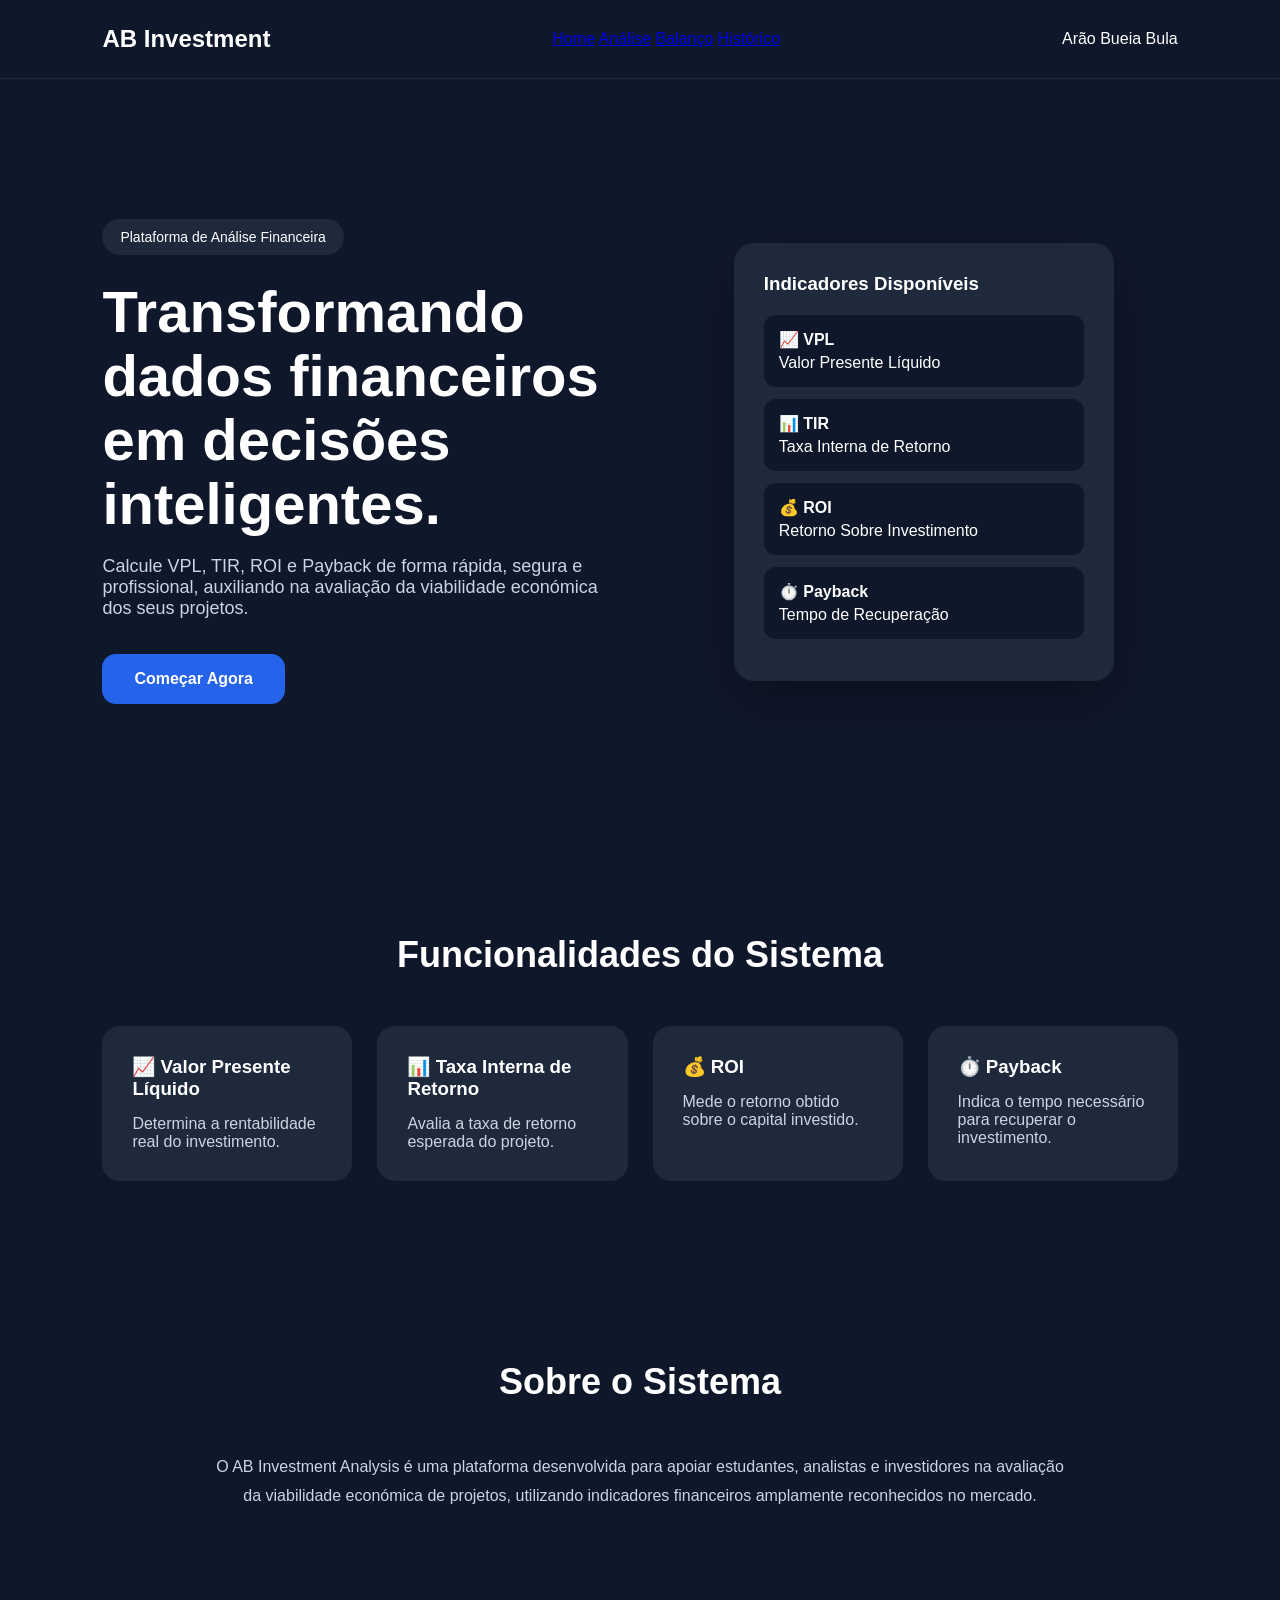
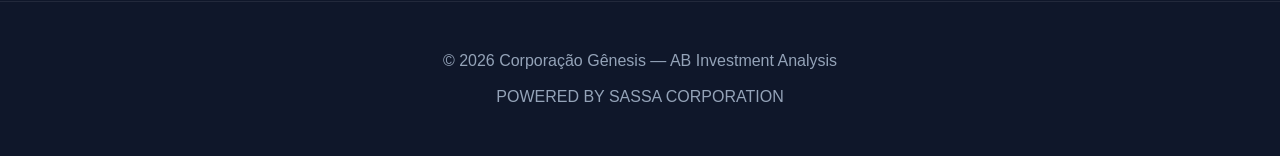
==== index.html @ 16a6cefe "adiciona arquivos iniciais para análise de investimentos, incluindo HTML, CSS e JavaScript" ====
<!DOCTYPE html>
<html lang="pt">
<head>
<meta charset="UTF-8">
<meta name="viewport" content="width=device-width, initial-scale=1.0">

<title>AB Investment Analysis</title>

<style>

*{
    margin:0;
    padding:0;
    box-sizing:border-box;
}

body{
    font-family:'Segoe UI',sans-serif;
    background:#0f172a;
    color:#fff;
    overflow-x:hidden;
}

/* NAVBAR */

.navbar{
    display:flex;
    justify-content:space-between;
    align-items:center;
    padding:25px 8%;
    border-bottom:1px solid rgba(255,255,255,.08);
}

.logo{
    font-size:24px;
    font-weight:700;
}

.logo span{
    color:#3b82f6;
}

.nav-btn{
    text-decoration:none;
    background:#2563eb;
    color:white;
    padding:12px 22px;
    border-radius:12px;
    transition:.3s;
}

.nav-btn:hover{
    transform:translateY(-2px);
}

/* HERO */

.hero{
    min-height:85vh;
    display:flex;
    justify-content:space-between;
    align-items:center;
    padding:0 8%;
    gap:60px;
}

.hero-left{
    flex:1;
}

.badge{
    display:inline-block;
    background:#1e293b;
    padding:10px 18px;
    border-radius:50px;
    margin-bottom:25px;
    font-size:14px;
}

.hero h1{
    font-size:58px;
    line-height:1.1;
    margin-bottom:20px;
}

.hero p{
    font-size:18px;
    color:#cbd5e1;
    max-width:650px;
}

.hero-btn{
    display:inline-block;
    margin-top:35px;
    background:#2563eb;
    color:white;
    text-decoration:none;
    padding:16px 32px;
    border-radius:14px;
    font-weight:600;
    transition:.3s;
}

.hero-btn:hover{
    transform:translateY(-3px);
}

/* CARD DIREITA */

.hero-right{
    flex:1;
    display:flex;
    justify-content:center;
}

.dashboard-preview{
    width:380px;
    background:#1e293b;
    padding:30px;
    border-radius:20px;
    box-shadow:0 20px 50px rgba(0,0,0,.25);
}

.dashboard-preview h3{
    margin-bottom:20px;
}

.indicator{
    background:#0f172a;
    padding:15px;
    border-radius:12px;
    margin-bottom:12px;
}

.indicator strong{
    display:block;
    margin-bottom:5px;
}

/* FEATURES */

.features{
    padding:90px 8%;
}

.section-title{
    text-align:center;
    font-size:36px;
    margin-bottom:50px;
}

.cards{
    display:grid;
    grid-template-columns:repeat(auto-fit,minmax(250px,1fr));
    gap:25px;
}

.card{
    background:#1e293b;
    padding:30px;
    border-radius:18px;
    transition:.3s;
}

.card:hover{
    transform:translateY(-6px);
}

.card h3{
    margin-bottom:15px;
}

.card p{
    color:#cbd5e1;
}

/* ABOUT */

.about{
    padding:90px 8%;
    text-align:center;
}

.about p{
    max-width:850px;
    margin:auto;
    margin-top:20px;
    color:#cbd5e1;
    line-height:1.8;
}

/* FOOTER */

footer{
    text-align:center;
    padding:50px 20px;
    color:#94a3b8;
    border-top:1px solid rgba(255,255,255,.08);
}

/* RESPONSIVO */

@media(max-width:900px){

    .hero{
        flex-direction:column;
        text-align:center;
        padding-top:50px;
    }

    .hero h1{
        font-size:42px;
    }

    .dashboard-preview{
        width:100%;
        max-width:400px;
    }

}

</style>

</head>

<body>

<nav class="navbar">
    <div class="logo">AB Investment</div>

    <div class="links">
        <a href="index.html">Home</a>
        <a href="pages/analysis.html">Análise</a>
        <a href="pages/balanco.html">Balanço</a>
        <a href="pages/historico.html">Histórico</a>
    </div>

    <div class="user">
        <span id="userName">Arão Bueia Bula  </span>
    </div>
</nav>

<section class="hero">

    <div class="hero-left">

        <div class="badge">
            Plataforma de Análise Financeira
        </div>

        <h1>
            Transformando dados financeiros em decisões inteligentes.
        </h1>

        <p>
            Calcule VPL, TIR, ROI e Payback de forma rápida, segura e profissional,
            auxiliando na avaliação da viabilidade económica dos seus projetos.
        </p>

        <a href="pages/analysis.html" class="hero-btn">
            Começar Agora
        </a>

    </div>

    <div class="hero-right">

        <div class="dashboard-preview">

            <h3>Indicadores Disponíveis</h3>

            <div class="indicator">
                <strong>📈 VPL</strong>
                Valor Presente Líquido
            </div>

            <div class="indicator">
                <strong>📊 TIR</strong>
                Taxa Interna de Retorno
            </div>

            <div class="indicator">
                <strong>💰 ROI</strong>
                Retorno Sobre Investimento
            </div>

            <div class="indicator">
                <strong>⏱️ Payback</strong>
                Tempo de Recuperação
            </div>

        </div>

    </div>

</section>

<section class="features">

    <h2 class="section-title">
        Funcionalidades do Sistema
    </h2>

    <div class="cards">

        <div class="card">
            <h3>📈 Valor Presente Líquido</h3>
            <p>Determina a rentabilidade real do investimento.</p>
        </div>

        <div class="card">
            <h3>📊 Taxa Interna de Retorno</h3>
            <p>Avalia a taxa de retorno esperada do projeto.</p>
        </div>

        <div class="card">
            <h3>💰 ROI</h3>
            <p>Mede o retorno obtido sobre o capital investido.</p>
        </div>

        <div class="card">
            <h3>⏱️ Payback</h3>
            <p>Indica o tempo necessário para recuperar o investimento.</p>
        </div>

    </div>

</section>

<section class="about">

    <h2 class="section-title">
        Sobre o Sistema
    </h2>

    <p>
        O AB Investment Analysis é uma plataforma desenvolvida para apoiar estudantes,
        analistas e investidores na avaliação da viabilidade económica de projetos,
        utilizando indicadores financeiros amplamente reconhecidos no mercado.
    </p>

</section>

<footer>

    © 2026 Corporação Gênesis — AB Investment Analysis

    <br><br>

    POWERED BY SASSA CORPORATION

</footer>

</body>
</html>
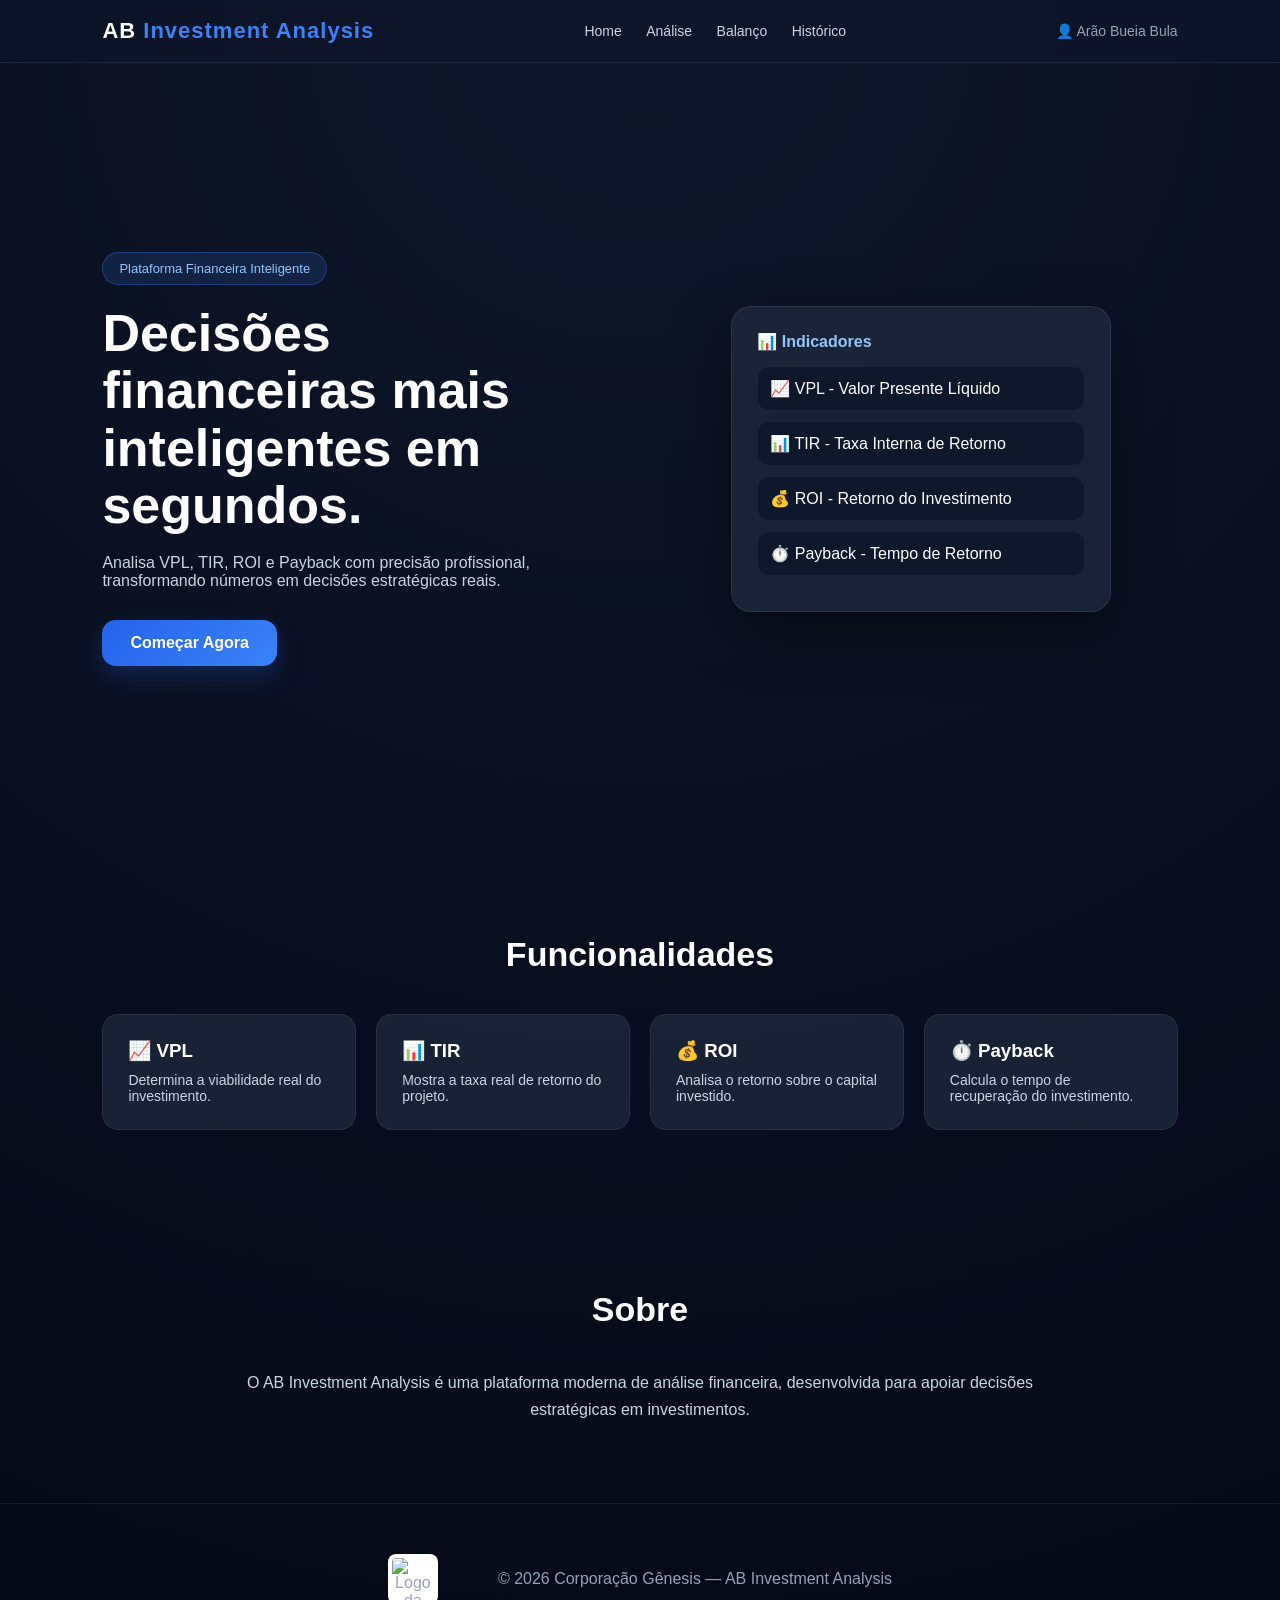
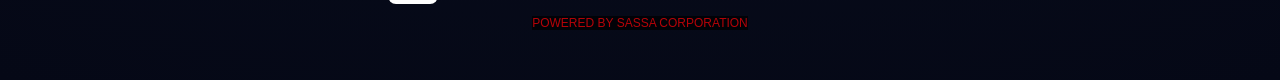
==== commit d508e1b4: "Revise styles and content in index.html Updated styles and text content in index.html for improved a" ====
--- a/index.html
+++ b/index.html
@@ -1,4 +1,3 @@
-
 <!DOCTYPE html>
 <html lang="pt">
 <head>
@@ -9,61 +8,89 @@
 
 <style>
 
+/* =========================
+   RESET
+========================= */
+
 *{
     margin:0;
     padding:0;
     box-sizing:border-box;
+    font-family:'Segoe UI',sans-serif;
 }
 
 body{
-    font-family:'Segoe UI',sans-serif;
-    background:#0f172a;
+    background: radial-gradient(circle at top, #0f172a, #050816);
     color:#fff;
     overflow-x:hidden;
 }
 
-/* NAVBAR */
+/* =========================
+   NAVBAR GLASS
+========================= */
 
 .navbar{
     display:flex;
     justify-content:space-between;
     align-items:center;
-    padding:25px 8%;
+    padding:18px 8%;
+    position:sticky;
+    top:0;
+    backdrop-filter: blur(12px);
+    background:rgba(15,23,42,0.6);
     border-bottom:1px solid rgba(255,255,255,.08);
+    z-index:10;
 }
 
 .logo{
-    font-size:24px;
+    font-size:22px;
     font-weight:700;
+    letter-spacing:1px;
 }
 
 .logo span{
     color:#3b82f6;
-}
-
-.nav-btn{
+   
+}
+footer span{ 
+    color: red;
+     background-color: black;
+}
+footer span:hover{ 
+    color: black;
+    background-color: red;
+}
+.links a{
+    margin:0 10px;
     text-decoration:none;
-    background:#2563eb;
-    color:white;
-    padding:12px 22px;
-    border-radius:12px;
+    color:#cbd5e1;
     transition:.3s;
-}
-
-.nav-btn:hover{
-    transform:translateY(-2px);
-}
-
-/* HERO */
+    font-size:14px;
+}
+
+.links a:hover{
+    color:#fff;
+}
+
+.user{
+    font-size:14px;
+    color:#94a3b8;
+}
+
+/* =========================
+   HERO
+========================= */
 
 .hero{
-    min-height:85vh;
+    min-height:88vh;
     display:flex;
     justify-content:space-between;
     align-items:center;
     padding:0 8%;
-    gap:60px;
-}
+    gap:50px;
+}
+
+/* LEFT */
 
 .hero-left{
     flex:1;
@@ -71,42 +98,47 @@
 
 .badge{
     display:inline-block;
-    background:#1e293b;
-    padding:10px 18px;
+    background:rgba(59,130,246,0.15);
+    border:1px solid rgba(59,130,246,0.3);
+    padding:8px 16px;
     border-radius:50px;
-    margin-bottom:25px;
-    font-size:14px;
+    font-size:13px;
+    margin-bottom:20px;
+    color:#93c5fd;
 }
 
 .hero h1{
-    font-size:58px;
+    font-size:52px;
     line-height:1.1;
     margin-bottom:20px;
 }
 
 .hero p{
-    font-size:18px;
+    font-size:16px;
     color:#cbd5e1;
-    max-width:650px;
-}
+    max-width:600px;
+}
+
+/* BUTTON */
 
 .hero-btn{
     display:inline-block;
-    margin-top:35px;
-    background:#2563eb;
+    margin-top:30px;
+    background:linear-gradient(135deg,#2563eb,#3b82f6);
     color:white;
     text-decoration:none;
-    padding:16px 32px;
+    padding:14px 28px;
     border-radius:14px;
     font-weight:600;
     transition:.3s;
+    box-shadow:0 10px 25px rgba(37,99,235,0.25);
 }
 
 .hero-btn:hover{
-    transform:translateY(-3px);
-}
-
-/* CARD DIREITA */
+    transform:translateY(-3px) scale(1.03);
+}
+
+/* RIGHT */
 
 .hero-right{
     flex:1;
@@ -116,241 +148,273 @@
 
 .dashboard-preview{
     width:380px;
-    background:#1e293b;
-    padding:30px;
+    background:rgba(30,41,59,0.8);
+    backdrop-filter: blur(10px);
+    padding:25px;
     border-radius:20px;
-    box-shadow:0 20px 50px rgba(0,0,0,.25);
+    border:1px solid rgba(255,255,255,0.08);
+    box-shadow:0 20px 60px rgba(0,0,0,0.4);
 }
 
 .dashboard-preview h3{
-    margin-bottom:20px;
+    margin-bottom:15px;
+    font-size:16px;
+    color:#93c5fd;
 }
 
 .indicator{
     background:#0f172a;
-    padding:15px;
+    padding:12px;
     border-radius:12px;
-    margin-bottom:12px;
-}
-
-.indicator strong{
-    display:block;
-    margin-bottom:5px;
-}
-
-/* FEATURES */
+    margin-bottom:10px;
+    border:1px solid rgba(255,255,255,0.05);
+    transition:.2s;
+}
+
+.indicator:hover{
+    transform:translateX(5px);
+}
+
+ footer img {
+     margin-right: 50px;
+    }
+
+/* =========================
+   FEATURES
+========================= */
 
 .features{
-    padding:90px 8%;
+    padding:80px 8%;
 }
 
 .section-title{
     text-align:center;
-    font-size:36px;
-    margin-bottom:50px;
+    font-size:34px;
+    margin-bottom:40px;
 }
 
 .cards{
     display:grid;
     grid-template-columns:repeat(auto-fit,minmax(250px,1fr));
-    gap:25px;
+    gap:20px;
 }
 
 .card{
-    background:#1e293b;
-    padding:30px;
-    border-radius:18px;
+    background:rgba(30,41,59,0.8);
+    padding:25px;
+    border-radius:16px;
+    border:1px solid rgba(255,255,255,0.06);
     transition:.3s;
 }
 
 .card:hover{
     transform:translateY(-6px);
+    border-color:#3b82f6;
 }
 
 .card h3{
-    margin-bottom:15px;
+    margin-bottom:10px;
 }
 
 .card p{
     color:#cbd5e1;
-}
-
-/* ABOUT */
+    font-size:14px;
+}
+
+/* =========================
+   ABOUT
+========================= */
 
 .about{
-    padding:90px 8%;
+    padding:80px 8%;
     text-align:center;
 }
 
 .about p{
-    max-width:850px;
+    max-width:800px;
     margin:auto;
-    margin-top:20px;
+    margin-top:15px;
     color:#cbd5e1;
-    line-height:1.8;
-}
-
-/* FOOTER */
+    line-height:1.7;
+}
+
+/* =========================
+   FOOTER
+========================= */
 
 footer{
+    text-align:center;
+    padding:40px 20px;
+    color:#94a3b8;
+    border-top:1px solid rgba(255,255,255,.08);
+}
+
+/* =========================
+   RESPONSIVO
+========================= */
+
+@media(max-width:900px){
+
+    .hero{
+        flex-direction:column;
+        text-align:center;
+    }
+
+    .hero h1{
+        font-size:38px;
+    }
+
+    .dashboard-preview{
+        width:100%;
+        max-width:380px;
+    }
+}
+
+</style>
+
+</head>
+
+<body>
+
+<nav class="navbar">
+
+    <div class="logo">
+        AB <span>Investment Analysis</span>
+    </div>
+
+    <div class="links">
+        <a href="index.html">Home</a>
+        <a href="pages/analysis.html">Análise</a>
+        <a href="pages/balanco.html">Balanço</a>
+        <a href="pages/history.html">Histórico</a>
+    </div>
+
+    <div class="user">
+        👤 Arão Bueia Bula
+    </div>
+
+</nav>
+
+<section class="hero">
+
+    <div class="hero-left">
+
+        <div class="badge">
+            Plataforma Financeira Inteligente
+        </div>
+
+        <h1>
+            Decisões financeiras mais inteligentes em segundos.
+        </h1>
+
+        <p>
+            Analisa VPL, TIR, ROI e Payback com precisão profissional,
+            transformando números em decisões estratégicas reais.
+        </p>
+
+        <a href="pages/analysis.html" class="hero-btn">
+             Começar Agora
+        </a>
+
+    </div>
+
+    <div class="hero-right">
+
+        <div class="dashboard-preview">
+
+            <h3>📊 Indicadores</h3>
+
+            <div class="indicator">📈 VPL - Valor Presente Líquido</div>
+            <div class="indicator">📊 TIR - Taxa Interna de Retorno</div>
+            <div class="indicator">💰 ROI - Retorno do Investimento</div>
+            <div class="indicator">⏱️ Payback - Tempo de Retorno</div>
+
+        </div>
+
+    </div>
+
+</section>
+
+<section class="features">
+
+    <h2 class="section-title">Funcionalidades</h2>
+
+    <div class="cards">
+
+        <div class="card">
+            <h3>📈 VPL</h3>
+            <p>Determina a viabilidade real do investimento.</p>
+        </div>
+
+        <div class="card">
+            <h3>📊 TIR</h3>
+            <p>Mostra a taxa real de retorno do projeto.</p>
+        </div>
+
+        <div class="card">
+            <h3>💰 ROI</h3>
+            <p>Analisa o retorno sobre o capital investido.</p>
+        </div>
+
+        <div class="card">
+            <h3>⏱️ Payback</h3>
+            <p>Calcula o tempo de recuperação do investimento.</p>
+        </div>
+
+    </div>
+
+</section>
+
+<section class="about">
+
+    <h2 class="section-title">Sobre</h2>
+
+    <p>
+        O AB Investment Analysis é uma plataforma moderna de análise financeira,
+        desenvolvida para apoiar decisões estratégicas em investimentos.
+    </p>
+
+</section>
+
+<footer style="
     text-align:center;
     padding:50px 20px;
     color:#94a3b8;
     border-top:1px solid rgba(255,255,255,.08);
-}
-
-/* RESPONSIVO */
-
-@media(max-width:900px){
-
-    .hero{
-        flex-direction:column;
-        text-align:center;
-        padding-top:50px;
-    }
-
-    .hero h1{
-        font-size:42px;
-    }
-
-    .dashboard-preview{
-        width:100%;
-        max-width:400px;
-    }
-
-}
-
-</style>
-
-</head>
-
-<body>
-
-<nav class="navbar">
-    <div class="logo">AB Investment</div>
-
-    <div class="links">
-        <a href="index.html">Home</a>
-        <a href="pages/analysis.html">Análise</a>
-        <a href="pages/balanco.html">Balanço</a>
-        <a href="pages/historico.html">Histórico</a>
-    </div>
-
-    <div class="user">
-        <span id="userName">Arão Bueia Bula  </span>
-    </div>
-</nav>
-
-<section class="hero">
-
-    <div class="hero-left">
-
-        <div class="badge">
-            Plataforma de Análise Financeira
-        </div>
-
-        <h1>
-            Transformando dados financeiros em decisões inteligentes.
-        </h1>
-
-        <p>
-            Calcule VPL, TIR, ROI e Payback de forma rápida, segura e profissional,
-            auxiliando na avaliação da viabilidade económica dos seus projetos.
-        </p>
-
-        <a href="pages/analysis.html" class="hero-btn">
-            Começar Agora
-        </a>
-
-    </div>
-
-    <div class="hero-right">
-
-        <div class="dashboard-preview">
-
-            <h3>Indicadores Disponíveis</h3>
-
-            <div class="indicator">
-                <strong>📈 VPL</strong>
-                Valor Presente Líquido
-            </div>
-
-            <div class="indicator">
-                <strong>📊 TIR</strong>
-                Taxa Interna de Retorno
-            </div>
-
-            <div class="indicator">
-                <strong>💰 ROI</strong>
-                Retorno Sobre Investimento
-            </div>
-
-            <div class="indicator">
-                <strong>⏱️ Payback</strong>
-                Tempo de Recuperação
-            </div>
-
-        </div>
-
-    </div>
-
-</section>
-
-<section class="features">
-
-    <h2 class="section-title">
-        Funcionalidades do Sistema
-    </h2>
-
-    <div class="cards">
-
-        <div class="card">
-            <h3>📈 Valor Presente Líquido</h3>
-            <p>Determina a rentabilidade real do investimento.</p>
-        </div>
-
-        <div class="card">
-            <h3>📊 Taxa Interna de Retorno</h3>
-            <p>Avalia a taxa de retorno esperada do projeto.</p>
-        </div>
-
-        <div class="card">
-            <h3>💰 ROI</h3>
-            <p>Mede o retorno obtido sobre o capital investido.</p>
-        </div>
-
-        <div class="card">
-            <h3>⏱️ Payback</h3>
-            <p>Indica o tempo necessário para recuperar o investimento.</p>
-        </div>
-
-    </div>
-
-</section>
-
-<section class="about">
-
-    <h2 class="section-title">
-        Sobre o Sistema
-    </h2>
-
-    <p>
-        O AB Investment Analysis é uma plataforma desenvolvida para apoiar estudantes,
-        analistas e investidores na avaliação da viabilidade económica de projetos,
-        utilizando indicadores financeiros amplamente reconhecidos no mercado.
-    </p>
-
-</section>
-
-<footer>
-
-    © 2026 Corporação Gênesis — AB Investment Analysis
-
-    <br><br>
-
-    POWERED BY SASSA CORPORATION
+    display:flex;
+    flex-direction:column;
+    align-items:center;
+    gap:12px;
+">
+
+
+    
+    <div style="display:flex; align-items:center; gap:10px;">
+
+        <!-- LOGO DA ESCOLA -->
+        <img 
+            src="assets/img/images (1).png" 
+            alt="Logo da Escola"
+            style="
+                width:50px;
+                height:50px;
+                object-fit:contain;
+                border-radius:8px;
+                background:white;
+                padding:4px;
+            "
+        />
+
+        <div>
+            © 2026 Corporação Gênesis — AB Investment Analysis
+        </div>
+
+    </div>
+
+    <div style="font-size:12px; opacity:0.7;">
+        <span>POWERED BY SASSA CORPORATION</span>
+    </div>
 
 </footer>
-
 </body>
-</html>+</html>
